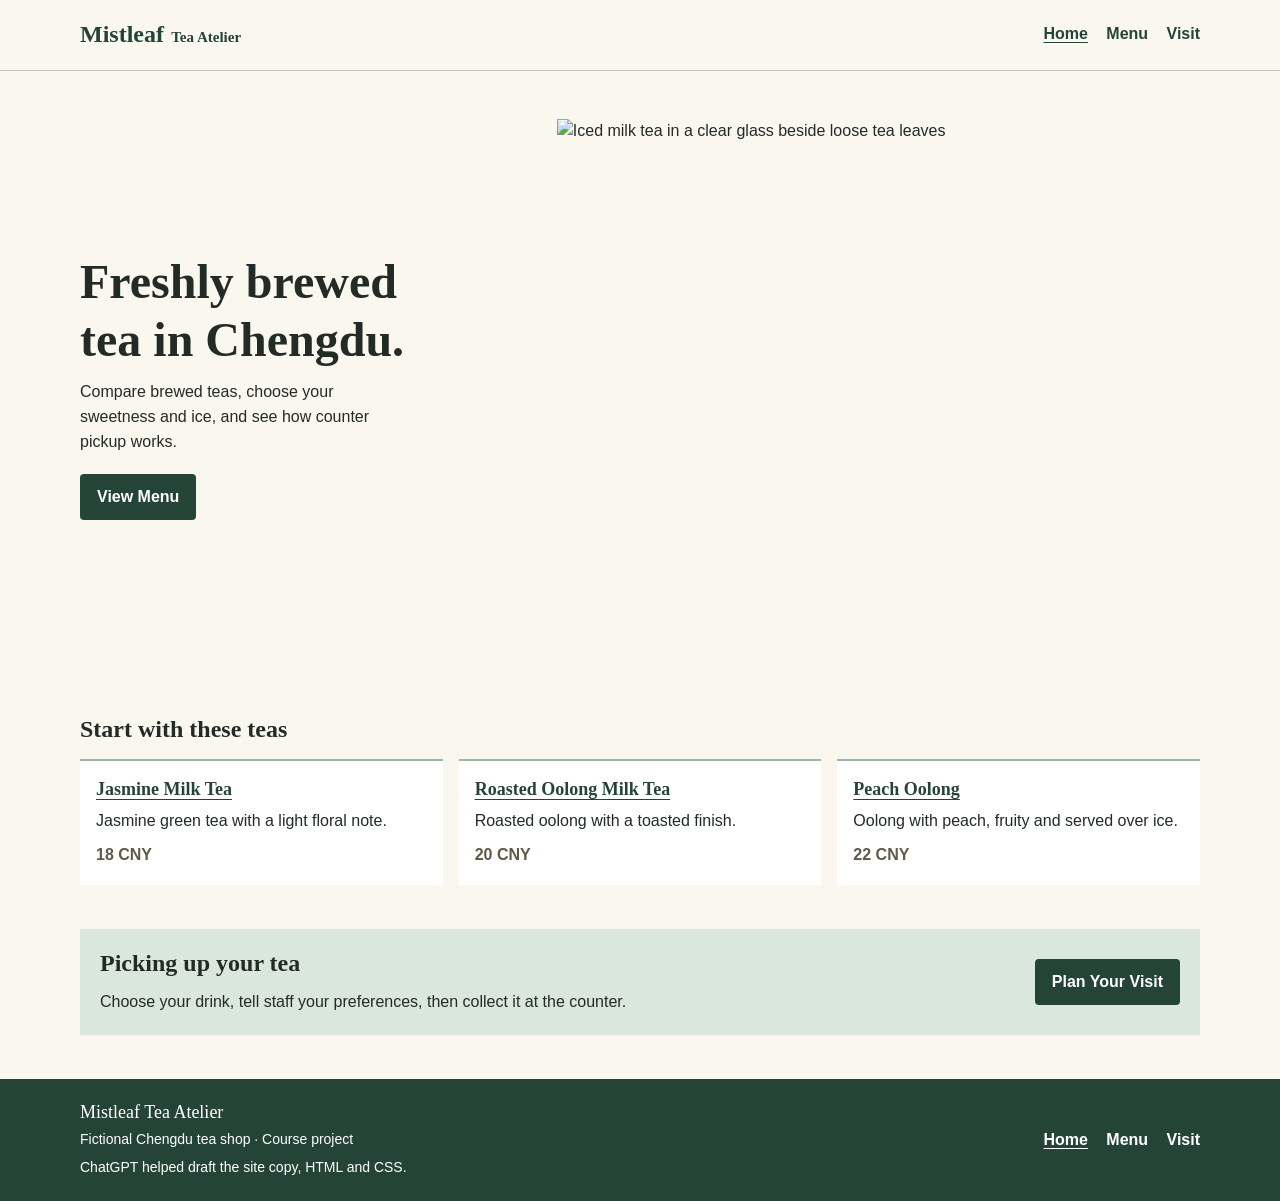
==== index.html @ 561d55d1 "Add Mistleaf Tea Atelier website" ====
<!doctype html>
<html lang="en">
<head>
  <meta charset="utf-8">
  <meta name="viewport" content="width=device-width, initial-scale=1">
  <meta name="description" content="Browse freshly brewed teas and milk teas at Mistleaf Tea Atelier, a fictional shop in Chengdu.">
  <title>Home | Mistleaf Tea Atelier</title>
  <link rel="stylesheet" href="style.css">
</head>
<body>
  <a class="skip-link" href="#main-content">Skip to content</a>
  <!-- Keep the main and footer links in the same order on every page. -->
  <header class="site-header">
    <div class="container header-inner">
      <a class="wordmark" href="index.html">Mistleaf <span>Tea Atelier</span></a>
      <nav aria-label="Main navigation">
        <ul class="link-list">
          <li><a href="index.html" aria-current="page">Home</a></li>
        <li><a href="menu.html">Menu</a></li>
        <li><a href="visit.html">Visit</a></li>
        </ul>
      </nav>
    </div>
  </header>

  <main class="container" id="main-content" tabindex="-1">
    <section class="hero">
      <div class="hero-copy">
        <h1>Freshly brewed<br> tea in Chengdu.</h1>
        <p>Compare brewed teas, choose your sweetness and ice, and see how counter pickup works.</p>
        <a class="button" href="menu.html">View Menu</a>
      </div>
      <img class="hero-image" src="assets/milk-tea-cup.webp" width="1080" height="900" alt="Iced milk tea in a clear glass beside loose tea leaves">
    </section>

    <section class="content-section" aria-labelledby="featured">
      <h2 id="featured">Start with these teas</h2>
      <div class="featured-grid">
        <article class="tea-card">
          <h3><a href="menu.html#milk-tea">Jasmine Milk Tea</a></h3>
          <p>Jasmine green tea with a light floral note.</p>
          <p class="price">18 CNY</p>
        </article>
        <article class="tea-card">
          <h3><a href="menu.html#milk-tea">Roasted Oolong Milk Tea</a></h3>
          <p>Roasted oolong with a toasted finish.</p>
          <p class="price">20 CNY</p>
        </article>
        <article class="tea-card">
          <h3><a href="menu.html#fruit-tea">Peach Oolong</a></h3>
          <p>Oolong with peach, fruity and served over ice.</p>
          <p class="price">22 CNY</p>
        </article>
      </div>
    </section>

    <section class="pickup-preview content-section">
      <div>
        <h2>Picking up your tea</h2>
        <p>Choose your drink, tell staff your preferences, then collect it at the counter.</p>
      </div>
      <a class="button" href="visit.html">Plan Your Visit</a>
    </section>
  </main>

  <footer class="site-footer">
    <div class="container footer-inner">
      <div>
        <p class="footer-brand">Mistleaf Tea Atelier</p>
        <p>Fictional Chengdu tea shop · Course project</p>
        <p>ChatGPT helped draft the site copy, HTML and CSS.</p>
      </div>
      <nav aria-label="Footer navigation">
        <ul class="link-list">
          <li><a href="index.html" aria-current="page">Home</a></li>
        <li><a href="menu.html">Menu</a></li>
        <li><a href="visit.html">Visit</a></li>
        </ul>
      </nav>
    </div>
  </footer>
</body>
</html>
---- style.css ----
/* Mistleaf uses one stylesheet for all three pages. */
* { box-sizing: border-box; }

body {
  margin: 0;
  background: #faf7ef;
  color: #232b27;
  /* Paragraphs, lists, and tables inherit these text styles. */
  font-family: Arial, sans-serif;
  font-size: 1rem;
  line-height: 1.55;
}

h1, h2, h3, h4, .wordmark, .footer-brand {
  margin: 0;
  font-family: Georgia, serif;
  line-height: 1.2;
}

h1 { font-size: 2rem; }
h2 { font-size: 1.5rem; }
h3, h4 { font-size: 1.125rem; }
p { max-width: 65ch; margin: 0.75rem 0 0; }
img { display: block; max-width: 100%; height: auto; }
a { color: #254438; text-underline-offset: 0.2em; }
a:hover { text-decoration-thickness: 0.13em; }
button { font: inherit; }
:focus-visible { outline: 3px solid #615947; outline-offset: 3px; }

.container { width: calc(100% - 32px); max-width: 1120px; margin-inline: auto; }
.site-header { border-bottom: 1px solid #bdcabc; }
.header-inner, .footer-inner {
  display: flex;
  flex-wrap: wrap;
  align-items: center;
  justify-content: space-between;
  gap: 0.45rem 1.5rem;
  padding-block: 0.8rem;
}

.wordmark { display: inline-flex; flex-wrap: wrap; align-items: baseline; gap: 0 0.45rem; font-size: 1.5rem; font-weight: 700; text-decoration: none; }
.wordmark span { font-size: 0.94rem; }
.link-list { display: flex; flex-wrap: wrap; gap: 0 1.15rem; list-style: none; padding: 0; margin: 0; }
.link-list a { display: inline-flex; align-items: center; min-height: 44px; font-weight: 700; }
.site-header .link-list a, .site-footer .link-list a { text-decoration: none; }
.link-list a[aria-current="page"], .site-header .link-list a:hover, .site-footer .link-list a:hover { text-decoration: underline; }

.skip-link { position: absolute; top: 0.5rem; left: 0.5rem; padding: 0.6rem; background: #fff; transform: translateY(-200%); z-index: 2; }
.skip-link:focus { transform: none; }

/* Start with a single column on narrow screens. */
.hero { display: grid; gap: 1.5rem; align-items: center; padding-block: 2rem 1.5rem; }
.hero-copy p { max-width: 36ch; }
.hero-copy .button { margin-top: 1.2rem; }
.hero-image { width: 100%; height: auto; aspect-ratio: 6 / 5; object-fit: cover; object-position: center; }
.content-section { margin-block: 1.25rem 2.75rem; }
.featured-grid, .category-grid, .visit-grid { display: grid; gap: 1rem; }
.featured-grid, .category-grid { margin-top: 1rem; }

.tea-card {
  padding: 1.1rem 1rem;
  border-top: 2px solid #a1b5a4;
  background: #fff;
}
.tea-card p { margin-top: 0.55rem; }
.tea-category .tea-card + .tea-card { margin-top: 0.55rem; }
.tea-category > h3 { margin-bottom: 0.65rem; }
.price { color: #615947; font-weight: 700; white-space: nowrap; }
.category-links { margin-top: 1rem; }
.pickup-preview { background: #dae7dd; padding: 1.25rem; display: flex; flex-wrap: wrap; align-items: center; justify-content: space-between; gap: 1rem; }

.button {
  display: inline-flex;
  min-height: 44px;
  align-items: center;
  padding: 0.6rem 1rem;
  background: #254438;
  color: #fff;
  border: 1px solid transparent;
  border-radius: 4px;
  cursor: pointer;
  font-weight: 700;
  text-decoration: none;
  transition: background-color 150ms;
}
.button:hover, .button:focus-visible, .button:active { background: #19352b; }

/* IDs are unique destinations for links and the skip link. */
#pickup, #milk-tea, #fruit-tea, #pure-tea, #compare { scroll-margin-top: 1rem; }
#pickup:target, .tea-category:target, #compare:target { outline: 2px solid #a1b5a4; outline-offset: 5px; }

.table-frame { margin-top: 0.65rem; }
table { width: 100%; border-collapse: collapse; background: #fff; }
caption { text-align: left; padding-block: 0.35rem 0.6rem; background: #faf7ef; }
th, td { text-align: left; padding: 0.65rem; border: 1px solid #bdcabc; overflow-wrap: anywhere; }
thead { background: #dae7dd; }

.visit-note { border-left: 3px solid #a1b5a4; padding-left: 0.8rem; }
.pickup-steps { padding-left: 1.4rem; }
.pickup-steps li { margin-block: 0.65rem; }

.pickup-photo { position: relative; }
.pickup-photo img { object-fit: contain; background: #eadbc7; }
.pickup-ticket {
  position: absolute;
  right: 0.8rem;
  bottom: 0.8rem;
  padding: 0.55rem 0.95rem;
  background: #faf7ef;
  color: #232b27;
  border: 1px solid #615947;
  text-align: center;
}
.pickup-ticket span { display: block; font: 700 1.6rem Georgia, serif; }

.faq-item { border-bottom: 1px solid #bdcabc; padding-block: 0.3rem; }
.faq-item h3 { margin-block: 0.5rem; }
.faq-item p { margin: 0 0 0.7rem; }
.menu-form { margin-top: 1rem; }

.site-footer { padding-block: 0.65rem; background: #254438; color: #fff; font-size: 0.875rem; }
.site-footer a { color: inherit; font-size: 1rem; }
.site-footer :focus-visible { outline-color: #fff; }
.footer-brand { font-size: 1.125rem; }
.footer-inner p + p { margin-top: 0.35rem; }

/* Let the table text wrap without making the whole page scroll sideways. */
@media (max-width: 599px) {
  th, td { padding: 0.35rem; }
}

/* Add columns as more screen space becomes available. */
@media (min-width: 600px) {
  .container { width: calc(100% - 48px); }
  h1 { font-size: 2.5rem; }
  .hero { grid-template-columns: 1fr 1fr; gap: 2rem; padding-block: 2.5rem 2rem; }
  .featured-grid, .category-grid { grid-template-columns: repeat(2, minmax(0, 1fr)); }
}

@media (min-width: 1024px) {
  .container { width: calc(100% - 64px); }
  h1 { font-size: 3rem; }
  .hero { grid-template-columns: 0.8fr 1.2fr; gap: 3rem; padding-block: 3rem 2.5rem; }
  .featured-grid, .category-grid { grid-template-columns: repeat(3, minmax(0, 1fr)); }
  .visit-grid { grid-template-columns: 1fr 1fr; gap: 3rem; }
}

@media (prefers-reduced-motion: reduce) {
  .button { transition: none; }
}
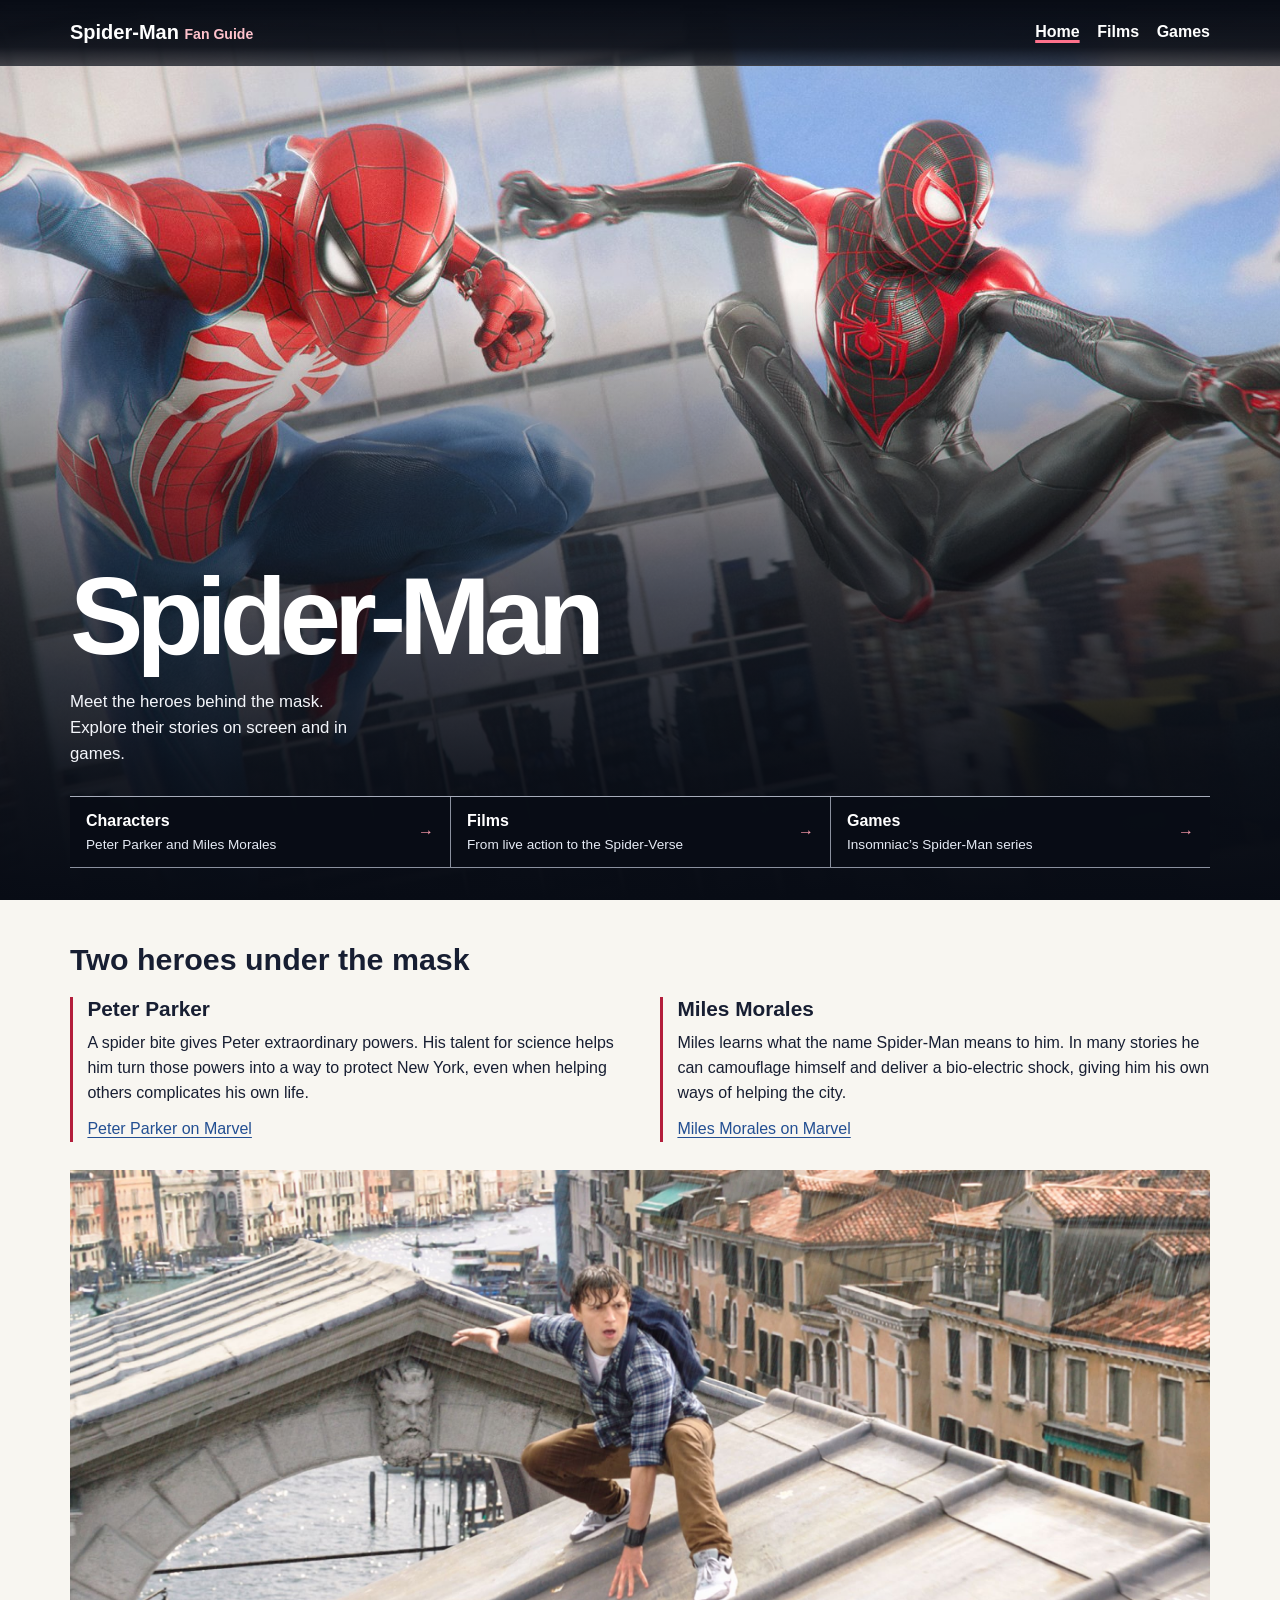
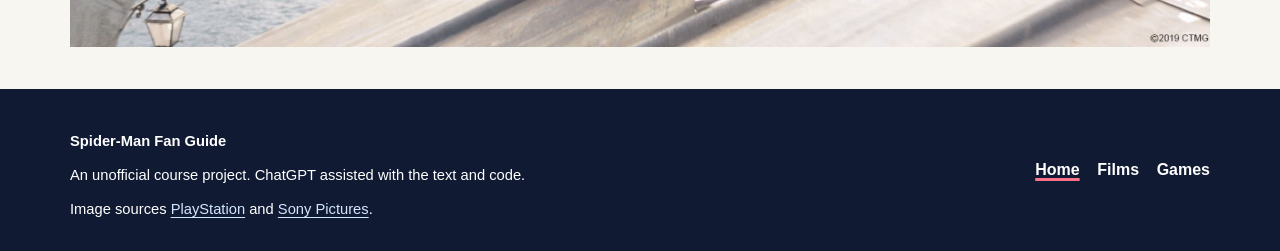
==== commit ba1d688a: "Add files via upload" ====
--- a/index.html
+++ b/index.html
@@ -3,81 +3,78 @@
 <head>
   <meta charset="utf-8">
   <meta name="viewport" content="width=device-width, initial-scale=1">
-  <meta name="description" content="Browse freshly brewed teas and milk teas at Mistleaf Tea Atelier, a fictional shop in Chengdu.">
-  <title>Home | Mistleaf Tea Atelier</title>
+  <meta name="description" content="Meet Peter Parker and Miles Morales, and find your starting point in Spider-Man films and games.">
+  <title>Spider-Man | A Fan Guide</title>
   <link rel="stylesheet" href="style.css">
 </head>
-<body>
+<body class="home-page">
   <a class="skip-link" href="#main-content">Skip to content</a>
-  <!-- Keep the main and footer links in the same order on every page. -->
+  <!-- The header and footer use the same three links on every page. -->
   <header class="site-header">
-    <div class="container header-inner">
-      <a class="wordmark" href="index.html">Mistleaf <span>Tea Atelier</span></a>
+    <div class="container header-row">
+      <a class="brand" href="index.html">Spider-Man <span>Fan Guide</span></a>
       <nav aria-label="Main navigation">
-        <ul class="link-list">
+        <ul class="nav-list">
           <li><a href="index.html" aria-current="page">Home</a></li>
-        <li><a href="menu.html">Menu</a></li>
-        <li><a href="visit.html">Visit</a></li>
+          <li><a href="films.html">Films</a></li>
+          <li><a href="games.html">Games</a></li>
         </ul>
       </nav>
     </div>
   </header>
-
-  <main class="container" id="main-content" tabindex="-1">
-    <section class="hero">
-      <div class="hero-copy">
-        <h1>Freshly brewed<br> tea in Chengdu.</h1>
-        <p>Compare brewed teas, choose your sweetness and ice, and see how counter pickup works.</p>
-        <a class="button" href="menu.html">View Menu</a>
+  <main id="main-content" tabindex="-1">
+    <section class="cover" aria-labelledby="cover-title">
+      <!-- Desktop pointer zones shift the same image. Links work by touch and keyboard too. -->
+      <div class="gaze-zone gaze-left" aria-hidden="true"></div>
+      <div class="gaze-zone gaze-middle" aria-hidden="true"></div>
+      <div class="gaze-zone gaze-right" aria-hidden="true"></div>
+      <img class="cover-art" src="assets/spider-man-cover.jpg" width="1920" height="1095" alt="Peter Parker and Miles Morales swing side by side above New York">
+      <div class="container cover-content">
+        <div class="cover-intro">
+          <h1 id="cover-title">Spider-Man</h1>
+          <p>Meet the heroes behind the mask. Explore their stories on screen and in games.</p>
+        </div>
+        <nav class="cover-links" aria-label="Explore Spider-Man">
+          <a href="#spider-people"><strong>Characters</strong><span>Peter Parker and Miles Morales</span></a>
+          <a href="films.html"><strong>Films</strong><span>From live action to the Spider-Verse</span></a>
+          <a href="games.html"><strong>Games</strong><span>Insomniac’s Spider-Man series</span></a>
+        </nav>
       </div>
-      <img class="hero-image" src="assets/milk-tea-cup.webp" width="1080" height="900" alt="Iced milk tea in a clear glass beside loose tea leaves">
     </section>
-
-    <section class="content-section" aria-labelledby="featured">
-      <h2 id="featured">Start with these teas</h2>
-      <div class="featured-grid">
-        <article class="tea-card">
-          <h3><a href="menu.html#milk-tea">Jasmine Milk Tea</a></h3>
-          <p>Jasmine green tea with a light floral note.</p>
-          <p class="price">18 CNY</p>
+    <div class="container">
+    <section class="section" id="spider-people">
+      <h2>Two heroes under the mask</h2>
+      <div class="columns">
+        <article>
+          <h3>Peter Parker</h3>
+          <p>A spider bite gives Peter extraordinary powers. His talent for science helps him turn those powers into a way to protect New York, even when helping others complicates his own life.</p>
+          <p><a href="https://www.marvel.com/characters/spider-man-peter-parker/">Peter Parker on Marvel</a></p>
         </article>
-        <article class="tea-card">
-          <h3><a href="menu.html#milk-tea">Roasted Oolong Milk Tea</a></h3>
-          <p>Roasted oolong with a toasted finish.</p>
-          <p class="price">20 CNY</p>
-        </article>
-        <article class="tea-card">
-          <h3><a href="menu.html#fruit-tea">Peach Oolong</a></h3>
-          <p>Oolong with peach, fruity and served over ice.</p>
-          <p class="price">22 CNY</p>
+        <article>
+          <h3>Miles Morales</h3>
+          <p>Miles learns what the name Spider-Man means to him. In many stories he can camouflage himself and deliver a bio-electric shock, giving him his own ways of helping the city.</p>
+          <p><a href="https://www.marvel.com/characters/spider-man-miles-morales/in-comics">Miles Morales on Marvel</a></p>
         </article>
       </div>
+      <img class="character-still" src="assets/far-from-home-still.jpg" width="2484" height="1040" alt="Tom Holland as Peter Parker crouches on a rooftop above a canal in Venice">
     </section>
-
-    <section class="pickup-preview content-section">
+    </div>
+  </main>
+  <footer class="site-footer">
+    <div class="container header-row">
       <div>
-        <h2>Picking up your tea</h2>
-        <p>Choose your drink, tell staff your preferences, then collect it at the counter.</p>
-      </div>
-      <a class="button" href="visit.html">Plan Your Visit</a>
-    </section>
-  </main>
-
-  <footer class="site-footer">
-    <div class="container footer-inner">
-      <div>
-        <p class="footer-brand">Mistleaf Tea Atelier</p>
-        <p>Fictional Chengdu tea shop · Course project</p>
-        <p>ChatGPT helped draft the site copy, HTML and CSS.</p>
+        <p><strong>Spider-Man Fan Guide</strong></p>
+        <p>An unofficial course project. ChatGPT assisted with the text and code.</p>
+        <p>Image sources <a href="https://www.playstation.com/en-us/games/marvels-spider-man-2/">PlayStation</a> and <a href="https://sites.sonypictures.com/spidermanfarfromhome/site/gallery/">Sony Pictures</a>.</p>
       </div>
       <nav aria-label="Footer navigation">
-        <ul class="link-list">
+        <ul class="nav-list">
           <li><a href="index.html" aria-current="page">Home</a></li>
-        <li><a href="menu.html">Menu</a></li>
-        <li><a href="visit.html">Visit</a></li>
+          <li><a href="films.html">Films</a></li>
+          <li><a href="games.html">Games</a></li>
         </ul>
       </nav>
     </div>
   </footer>
 </body>
-</html>
+</html>
--- a/style.css
+++ b/style.css
@@ -1,150 +1,218 @@
-/* Mistleaf uses one stylesheet for all three pages. */
+/* Shared colors and type for the three pages. */
 * { box-sizing: border-box; }
 
 body {
   margin: 0;
-  background: #faf7ef;
-  color: #232b27;
-  /* Paragraphs, lists, and tables inherit these text styles. */
-  font-family: Arial, sans-serif;
-  font-size: 1rem;
-  line-height: 1.55;
-}
-
-h1, h2, h3, h4, .wordmark, .footer-brand {
+  color: #171e32;
+  background: #f8f6f1;
+  font: 1rem/1.55 Arial, sans-serif;
+}
+
+h1, h2, h3 {
   margin: 0;
-  font-family: Georgia, serif;
-  line-height: 1.2;
-}
-
-h1 { font-size: 2rem; }
-h2 { font-size: 1.5rem; }
-h3, h4 { font-size: 1.125rem; }
-p { max-width: 65ch; margin: 0.75rem 0 0; }
-img { display: block; max-width: 100%; height: auto; }
-a { color: #254438; text-underline-offset: 0.2em; }
-a:hover { text-decoration-thickness: 0.13em; }
-button { font: inherit; }
-:focus-visible { outline: 3px solid #615947; outline-offset: 3px; }
-
-.container { width: calc(100% - 32px); max-width: 1120px; margin-inline: auto; }
-.site-header { border-bottom: 1px solid #bdcabc; }
-.header-inner, .footer-inner {
+  font-family: "Trebuchet MS", Arial, sans-serif;
+  line-height: 1.13;
+}
+
+h1 { font-size: 2.65rem; }
+h2 { font-size: 1.9rem; }
+h3 { font-size: 1.3rem; }
+p { max-width: 65ch; margin: 0.7rem 0 0; }
+a { color: #234f92; text-underline-offset: 0.19em; }
+a:hover { text-decoration-thickness: 0.14em; }
+:focus-visible { outline: 3px solid #234f92; outline-offset: 4px; }
+
+.container { width: calc(100% - 36px); max-width: 1140px; margin: 0 auto; }
+
+.site-header, .site-footer { background: #101a32; color: #fff; }
+.site-header { border-bottom: 4px solid #cf2947; }
+.site-footer { padding: 1.2rem 0; }
+.site-footer p { font-size: 0.92rem; }
+.site-footer a { color: #d4e5ff; }
+
+.header-row {
   display: flex;
   flex-wrap: wrap;
   align-items: center;
   justify-content: space-between;
-  gap: 0.45rem 1.5rem;
-  padding-block: 0.8rem;
-}
-
-.wordmark { display: inline-flex; flex-wrap: wrap; align-items: baseline; gap: 0 0.45rem; font-size: 1.5rem; font-weight: 700; text-decoration: none; }
-.wordmark span { font-size: 0.94rem; }
-.link-list { display: flex; flex-wrap: wrap; gap: 0 1.15rem; list-style: none; padding: 0; margin: 0; }
-.link-list a { display: inline-flex; align-items: center; min-height: 44px; font-weight: 700; }
-.site-header .link-list a, .site-footer .link-list a { text-decoration: none; }
-.link-list a[aria-current="page"], .site-header .link-list a:hover, .site-footer .link-list a:hover { text-decoration: underline; }
-
-.skip-link { position: absolute; top: 0.5rem; left: 0.5rem; padding: 0.6rem; background: #fff; transform: translateY(-200%); z-index: 2; }
+  gap: 0.35rem 1.5rem;
+  padding: 0.65rem 0;
+}
+
+.brand, .nav-list a { color: #fff; }
+.brand { font-size: 1.25rem; font-weight: 700; text-decoration: none; }
+.brand span { color: #ffc2cc; font-size: 0.88rem; }
+
+.nav-list { display: flex; flex-wrap: wrap; gap: 0 1.1rem; list-style: none; margin: 0; padding: 0; }
+.nav-list a { display: inline-flex; align-items: center; min-height: 44px; font-weight: 700; text-decoration: none; }
+.nav-list a:hover, .nav-list a[aria-current="page"] { text-decoration: underline; text-decoration-thickness: 3px; }
+.nav-list a[aria-current="page"] { text-decoration-color: #fd718b; }
+.site-header :focus-visible, .site-footer :focus-visible, .hero :focus-visible { outline-color: #ffdd83; }
+
+.skip-link {
+  position: absolute;
+  z-index: 4;
+  top: 0.5rem;
+  left: 0.5rem;
+  padding: 0.55rem;
+  background: white;
+  transform: translateY(-200%);
+}
+
 .skip-link:focus { transform: none; }
 
-/* Start with a single column on narrow screens. */
-.hero { display: grid; gap: 1.5rem; align-items: center; padding-block: 2rem 1.5rem; }
-.hero-copy p { max-width: 36ch; }
-.hero-copy .button { margin-top: 1.2rem; }
-.hero-image { width: 100%; height: auto; aspect-ratio: 6 / 5; object-fit: cover; object-position: center; }
-.content-section { margin-block: 1.25rem 2.75rem; }
-.featured-grid, .category-grid, .visit-grid { display: grid; gap: 1rem; }
-.featured-grid, .category-grid { margin-top: 1rem; }
-
-.tea-card {
-  padding: 1.1rem 1rem;
-  border-top: 2px solid #a1b5a4;
-  background: #fff;
-}
-.tea-card p { margin-top: 0.55rem; }
-.tea-category .tea-card + .tea-card { margin-top: 0.55rem; }
-.tea-category > h3 { margin-bottom: 0.65rem; }
-.price { color: #615947; font-weight: 700; white-space: nowrap; }
-.category-links { margin-top: 1rem; }
-.pickup-preview { background: #dae7dd; padding: 1.25rem; display: flex; flex-wrap: wrap; align-items: center; justify-content: space-between; gap: 1rem; }
+/* The home page opens with one poster under the navigation and links. */
+.home-page .site-header {
+  position: absolute;
+  top: 0;
+  z-index: 3;
+  width: 100%;
+  background: linear-gradient(#080c15, rgba(8, 12, 21, 0.94) 72%, rgba(8, 12, 21, 0.72));
+  border-bottom: 1px solid rgba(255, 255, 255, 0.22);
+}
+
+.cover {
+  position: relative;
+  display: flex;
+  align-items: flex-end;
+  min-height: 100vh;
+  min-height: 100svh;
+  padding-top: 16rem;
+  overflow: hidden;
+  background: #080c15;
+  color: #fff;
+}
+
+.cover-art, .cover::after {
+  position: absolute;
+  inset: 0;
+  width: 100%;
+  height: 100%;
+  pointer-events: none;
+}
+
+.cover-art { object-fit: cover; object-position: 28% center; }
+.cover::after {
+  z-index: 1;
+  content: "";
+  background: linear-gradient(0deg, #080c15 0%, rgba(8, 12, 21, 0.96) 24%, rgba(8, 12, 21, 0.35) 58%, transparent 78%);
+}
+
+.cover-content { position: relative; z-index: 2; padding-bottom: 1.1rem; }
+.cover-intro { max-width: 36rem; }
+.cover h1 { font-size: clamp(2.85rem, 8.6vw, 8.25rem); font-weight: 800; letter-spacing: -0.065em; }
+.cover-intro p { max-width: 32ch; color: #f3f5fa; font-size: 1.05rem; }
+
+.cover-links { display: grid; gap: 0; margin-top: 1.2rem; border-top: 1px solid #a7adbb; }
+.cover-links a {
+  display: grid;
+  grid-template-columns: 1fr auto;
+  align-content: center;
+  min-height: 56px;
+  padding: 0.44rem 0.65rem;
+  border-bottom: 1px solid #8b919f;
+  background: rgba(8, 12, 21, 0.92);
+  color: #fff;
+  text-decoration: none;
+}
+.cover-links a span { grid-column: 1; font-size: 0.85rem; color: #e5eaf4; }
+.cover-links a::after { content: "→"; grid-column: 2; grid-row: 1 / span 2; align-self: center; color: #ff9eaf; padding-left: 0.6rem; }
+.cover-links a:hover, .cover-links a:focus-visible { background: #78192c; }
+.cover-links a:focus-visible { outline-color: #ffdd83; outline-offset: -4px; }
+.gaze-zone { display: none; }
+.character-still { display: block; width: 100%; height: auto; margin-top: 1.75rem; }
+
+@media (min-width: 650px) {
+  .cover-art { object-position: center; }
+  .cover::after { background: linear-gradient(0deg, #080c15 0%, rgba(8, 12, 21, 0.92) 14%, rgba(8, 12, 21, 0.7) 33%, transparent 68%); }
+  .cover-content { padding-bottom: 2rem; }
+  .cover-links { grid-template-columns: repeat(3, 1fr); margin-top: 1.8rem; }
+  .cover-links a { min-height: 70px; padding: 0.75rem 1rem; }
+  .cover-links a + a { border-left: 1px solid #8b919f; }
+}
+
+/* Move the single poster in three directions on desktop. Reduced-motion users get a still. */
+@media (min-width: 900px) and (hover: hover) and (pointer: fine) and (prefers-reduced-motion: no-preference) {
+  .gaze-zone { display: block; position: absolute; z-index: 1; top: 0; bottom: 0; width: 33.34%; }
+  .gaze-left { left: 0; }
+  .gaze-middle { left: 33.33%; }
+  .gaze-right { right: 0; }
+  .cover-art { transition: transform 520ms ease-out; }
+  .cover:focus-within .cover-art, .gaze-middle:hover ~ .cover-art { transform: scale(1.035); }
+  .gaze-left:hover ~ .cover-art { transform: translateX(1.5%) scale(1.055); }
+  .gaze-right:hover ~ .cover-art { transform: translateX(-1.5%) scale(1.055); }
+  .cover-links a { transition: background-color 180ms ease; }
+  .cover-links a::after { transition: transform 180ms ease; }
+  .cover-links a:hover::after, .cover-links a:focus-visible::after { transform: translateX(3px); }
+}
+
+/* Start with a single column, then move art and text side by side. */
+.hero {
+  color: #fff;
+  background: #141e33;
+}
+
+.hero-grid { display: grid; align-items: center; gap: 1.5rem; padding: 2rem 0; }
+.hero-copy { border-left: 4px solid #fd718b; padding-left: 1rem; }
+.hero-copy p { max-width: 46ch; color: #e5edf9; }
+.hero-art { margin: 0; }
+.hero-image { display: block; width: 100%; height: auto; border: 1px solid #8fa9d2; }
+.hero-art figcaption { margin-top: 0.55rem; font-size: 0.88rem; color: #e5edf9; }
+.hero-art a { color: #d4e5ff; }
+.poster { width: 100%; max-width: 20rem; justify-self: center; }
 
 .button {
   display: inline-flex;
+  align-items: center;
   min-height: 44px;
-  align-items: center;
-  padding: 0.6rem 1rem;
-  background: #254438;
-  color: #fff;
+  margin-top: 1rem;
+  padding: 0.5rem 0.95rem;
   border: 1px solid transparent;
-  border-radius: 4px;
-  cursor: pointer;
+  background: #b31e3b;
+  color: #fff;
+  font: inherit;
   font-weight: 700;
   text-decoration: none;
-  transition: background-color 150ms;
-}
-.button:hover, .button:focus-visible, .button:active { background: #19352b; }
-
-/* IDs are unique destinations for links and the skip link. */
-#pickup, #milk-tea, #fruit-tea, #pure-tea, #compare { scroll-margin-top: 1rem; }
-#pickup:target, .tea-category:target, #compare:target { outline: 2px solid #a1b5a4; outline-offset: 5px; }
-
-.table-frame { margin-top: 0.65rem; }
-table { width: 100%; border-collapse: collapse; background: #fff; }
-caption { text-align: left; padding-block: 0.35rem 0.6rem; background: #faf7ef; }
-th, td { text-align: left; padding: 0.65rem; border: 1px solid #bdcabc; overflow-wrap: anywhere; }
-thead { background: #dae7dd; }
-
-.visit-note { border-left: 3px solid #a1b5a4; padding-left: 0.8rem; }
-.pickup-steps { padding-left: 1.4rem; }
-.pickup-steps li { margin-block: 0.65rem; }
-
-.pickup-photo { position: relative; }
-.pickup-photo img { object-fit: contain; background: #eadbc7; }
-.pickup-ticket {
-  position: absolute;
-  right: 0.8rem;
-  bottom: 0.8rem;
-  padding: 0.55rem 0.95rem;
-  background: #faf7ef;
-  color: #232b27;
-  border: 1px solid #615947;
-  text-align: center;
-}
-.pickup-ticket span { display: block; font: 700 1.6rem Georgia, serif; }
-
-.faq-item { border-bottom: 1px solid #bdcabc; padding-block: 0.3rem; }
-.faq-item h3 { margin-block: 0.5rem; }
-.faq-item p { margin: 0 0 0.7rem; }
-.menu-form { margin-top: 1rem; }
-
-.site-footer { padding-block: 0.65rem; background: #254438; color: #fff; font-size: 0.875rem; }
-.site-footer a { color: inherit; font-size: 1rem; }
-.site-footer :focus-visible { outline-color: #fff; }
-.footer-brand { font-size: 1.125rem; }
-.footer-inner p + p { margin-top: 0.35rem; }
-
-/* Let the table text wrap without making the whole page scroll sideways. */
-@media (max-width: 599px) {
-  th, td { padding: 0.35rem; }
-}
-
-/* Add columns as more screen space becomes available. */
+  cursor: pointer;
+}
+
+.button:hover, .button:focus-visible { background: #88172e; }
+
+.section { padding: 2rem 0; }
+.section + .section { border-top: 1px solid #aeb8c9; }
+.columns { display: grid; gap: 1.3rem 2.5rem; margin-top: 1.25rem; }
+.columns article { border-left: 3px solid #b31e3b; padding-left: 0.9rem; }
+.reading-list, .play-order { padding-left: 1.65rem; }
+.reading-list li, .play-order li { margin: 0.8rem 0; padding-left: 0.3rem; }
+li::marker { font-weight: 700; }
+.play-order li + li { border-top: 1px solid #aeb8c9; padding-top: 0.8rem; }
+
+table { width: 100%; margin-top: 1rem; border-collapse: collapse; background: #fff; }
+caption { text-align: left; padding-bottom: 0.55rem; }
+th, td { padding: 0.5rem; border: 1px solid #aeb8c9; text-align: left; vertical-align: top; overflow-wrap: anywhere; }
+thead { background: #203a63; color: #fff; }
+tbody tr:nth-child(even) { background: #eaf0fa; }
+
+/* Fragment links land slightly below the top edge of the viewport. */
+[id] { scroll-margin-top: 1rem; }
+#spider-people:target h2, #film-guide:target, #play-order:target {
+  text-decoration: underline;
+  text-decoration-color: #b31e3b;
+  text-underline-offset: 0.2em;
+}
+
 @media (min-width: 600px) {
-  .container { width: calc(100% - 48px); }
-  h1 { font-size: 2.5rem; }
-  .hero { grid-template-columns: 1fr 1fr; gap: 2rem; padding-block: 2.5rem 2rem; }
-  .featured-grid, .category-grid { grid-template-columns: repeat(2, minmax(0, 1fr)); }
-}
-
-@media (min-width: 1024px) {
-  .container { width: calc(100% - 64px); }
-  h1 { font-size: 3rem; }
-  .hero { grid-template-columns: 0.8fr 1.2fr; gap: 3rem; padding-block: 3rem 2.5rem; }
-  .featured-grid, .category-grid { grid-template-columns: repeat(3, minmax(0, 1fr)); }
-  .visit-grid { grid-template-columns: 1fr 1fr; gap: 3rem; }
-}
-
-@media (prefers-reduced-motion: reduce) {
-  .button { transition: none; }
-}
+  .container { width: calc(100% - 56px); }
+  .columns { grid-template-columns: 1fr 1fr; }
+  th, td { padding: 0.8rem; }
+}
+
+@media (min-width: 900px) {
+  h1 { font-size: 3.65rem; }
+  .hero-grid { grid-template-columns: 0.8fr 1.2fr; gap: 2.3rem; padding: 3rem 0; }
+  .section { padding: 2.65rem 0; }
+}
+
+@media (min-width: 1150px) {
+  h1 { font-size: 4.2rem; }
+}
